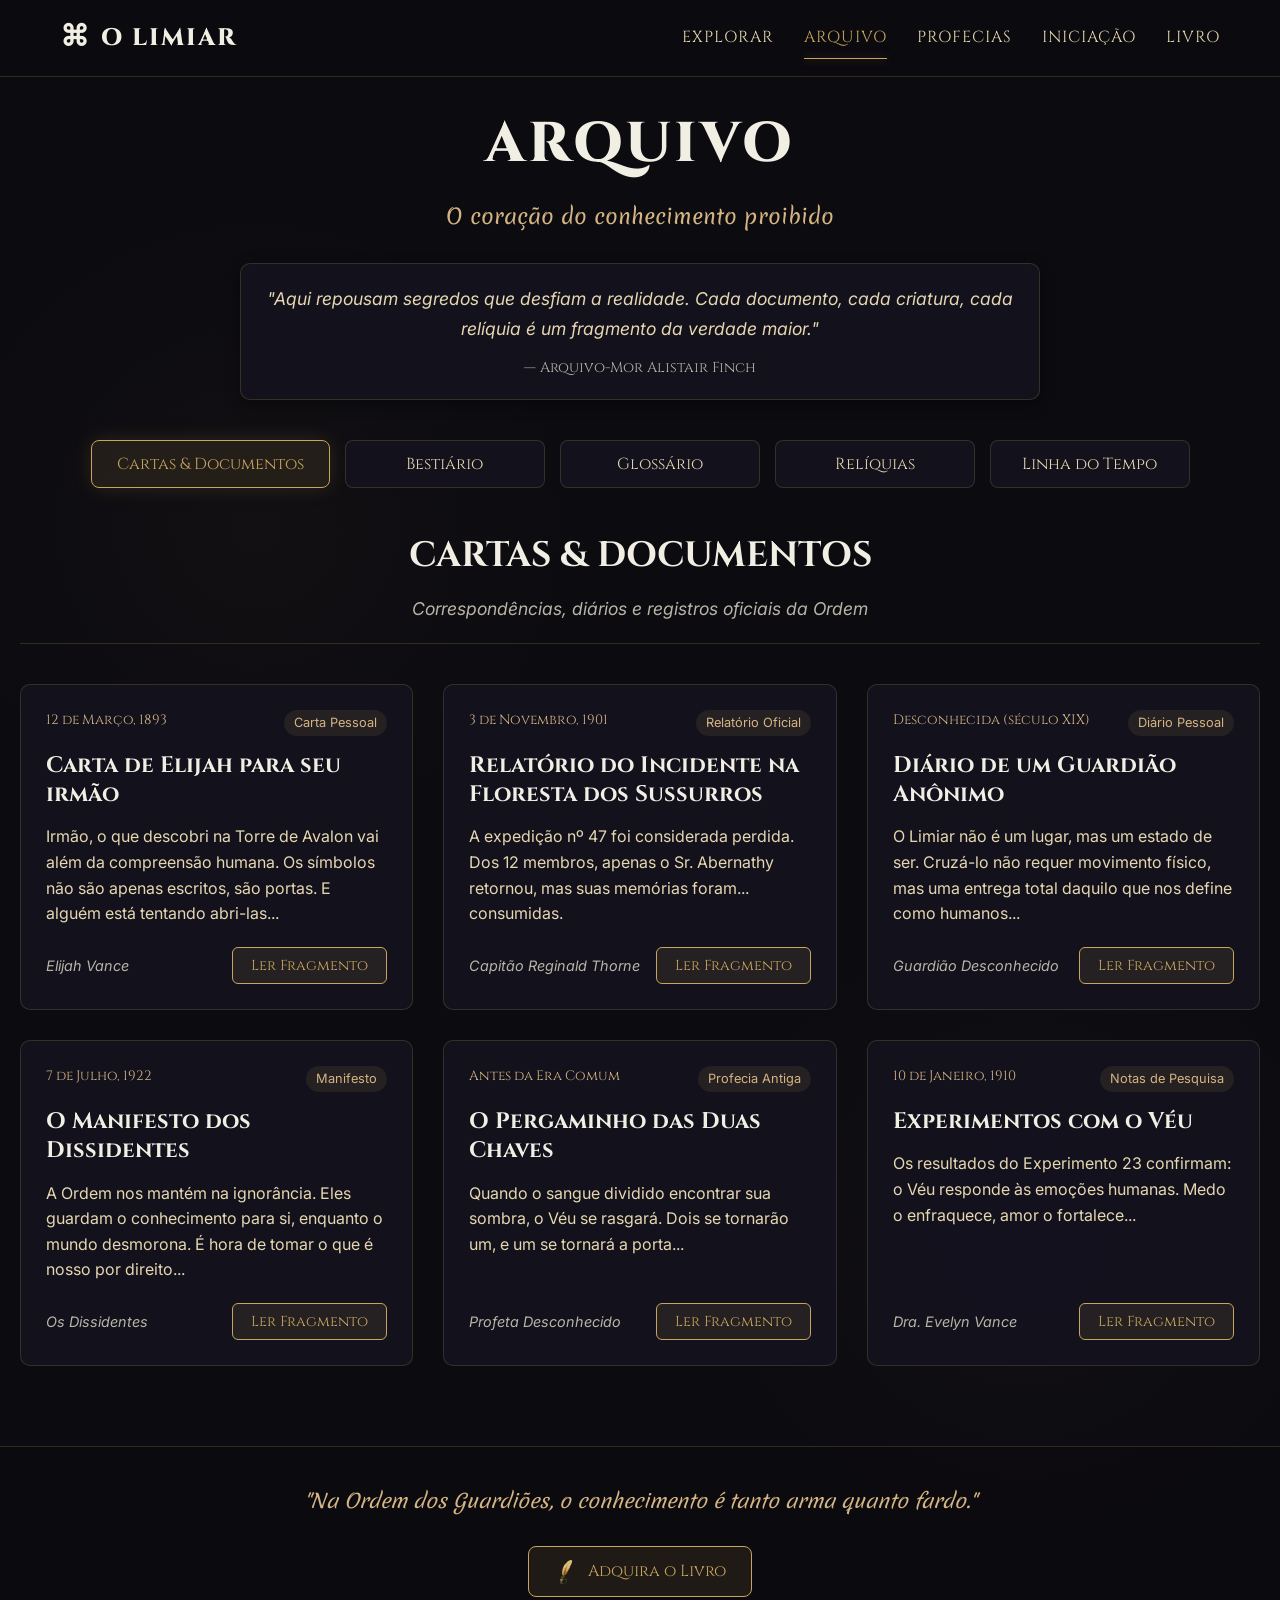
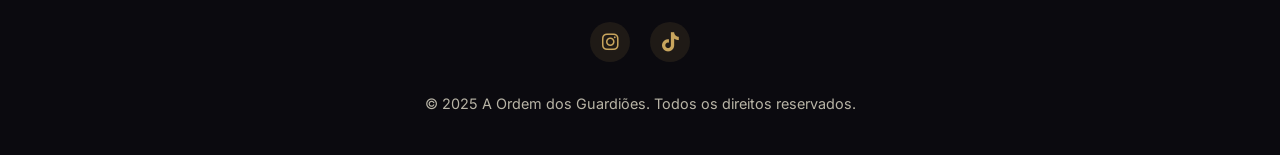
==== pages/arquivo/archive.html @ 2518156d "add: página de arquivos com textos de placeholder" ====
<!DOCTYPE html>
<html lang="pt-BR">

<head>
    <meta charset="UTF-8">
    <meta name="viewport" content="width=device-width, initial-scale=1.0">
    <title>O Limiar</title>
    <link rel="stylesheet" href="archive.css">
    <link rel="preconnect" href="https://fonts.googleapis.com">
    <link rel="preconnect" href="https://fonts.gstatic.com" crossorigin>
    <link
        href="https://fonts.googleapis.com/css2?family=Cinzel:wght@400;600;800&family=Merienda:wght@400;700&family=Inter:wght@300;400;500&family=Crimson+Text:wght@400;600;700&display=swap"
        rel="stylesheet">
    <link rel="stylesheet" href="https://cdnjs.cloudflare.com/ajax/libs/font-awesome/6.4.0/css/all.min.css">
</head>

<body>

    <nav class="global-nav">
        <div class="nav-container">
            <a href="../../index.html" class="nav-brand">
                <span class="brand-symbol">⌘</span>
                <span class="brand-text">O LIMIAR</span>
            </a>

            <button class="menu-toggle" id="menuToggle">
                <i class="fas fa-bars"></i>
            </button>

            <div class="nav-menu" id="navMenu">
                <a href="../explorar/explorar.html" class="nav-link">Explorar</a>
                <a href="archive.html" class="nav-link active">Arquivo</a>
                <a href="oracle.html" class="nav-link">Profecias</a>
                <a href="initiation.html" class="nav-link">Iniciação</a>
                <a href="book.html" class="nav-link">Livro</a>
            </div>
        </div>
    </nav>

    <main class="archive-container">
        <header class="archive-header">
            <div class="header-content">
                <h1 class="page-title">ARQUIVO</h1>
                <p class="page-subtitle">O coração do conhecimento proibido</p>
                <div class="header-quote">
                    <p>"Aqui repousam segredos que desfiam a realidade. Cada documento, cada criatura, cada relíquia é
                        um fragmento da verdade maior."</p>
                    <span class="quote-author">— Arquivo-Mor Alistair Finch</span>
                </div>
            </div>

            <nav class="archive-nav" id="archiveNavigation">
            </nav>
        </header>

        <div class="archive-content">
            <div id="archiveSections"></div>
        </div>
    </main>

    <div class="modal-overlay" id="modalOverlay">
        <div class="modal-container">
            <button class="modal-close" id="modalClose">
                <i class="fas fa-times"></i>
            </button>
            <div class="modal-content" id="modalContent">
            </div>
        </div>
    </div>

    <footer class="global-footer">
        <div class="footer-content">
            <div class="footer-quote">
                <p id="footerQuote">"Na Ordem dos Guardiões, o conhecimento é tanto arma quanto fardo."</p>
            </div>

            <div class="footer-actions">
                <a href="https://exemplo.com/comprar" class="footer-cta" target="_blank" rel="noopener">
                    <img src="/assets/icons/cta-arrow.png" alt="Ink" id="ink-icon">
                    <span>Adquira o Livro</span>
                </a>

                <div class="footer-social">
                    <a href="https://instagram.com" class="social-link" target="_blank" rel="noopener">
                        <i class="fab fa-instagram"></i>
                    </a>
                    <a href="https://tiktok.com" class="social-link" target="_blank" rel="noopener">
                        <i class="fab fa-tiktok"></i>
                    </a>
                </div>
            </div>

            <div class="footer-copyright">
                <p>© 2025 A Ordem dos Guardiões. Todos os direitos reservados.</p>
            </div>
        </div>
    </footer>

    <script src="archive-data.js"></script>
    <script src="archive.js"></script>
</body>

</html>
---- pages/arquivo/archive.css ----
* {
    margin: 0;
    padding: 0;
    box-sizing: border-box;
}

:root {
    --card-bg: rgba(20, 18, 30, 0.95);
    --card-border: rgba(200, 165, 93, 0.2);
    --card-hover: rgba(200, 165, 93, 0.1);
    --text-title: #F1EEE4;
    --text-body: #E6D7B1;
    --text-muted: #B8B4A6;
    --gold-primary: #C8A55D;
    --gold-secondary: #D4B483;
    --shadow-glow: 0 0 20px rgba(200, 165, 93, 0.15);
    --shadow-soft: 0 4px 15px rgba(0, 0, 0, 0.4);
    --transition-quick: 0.3s ease;
    --transition-slow: 0.6s ease;
    --bg-primary: #0c0b10;
    --bg-secondary: #14121e;
}

body {
    font-family: 'Inter', sans-serif;
    background-color: var(--bg-primary);
    color: var(--text-body);
    line-height: 1.6;
    min-height: 100vh;
    background-image:
        radial-gradient(circle at 20% 30%, rgba(200, 165, 93, 0.03) 0%, transparent 20%),
        radial-gradient(circle at 80% 70%, rgba(212, 180, 131, 0.03) 0%, transparent 20%);
    overflow-x: hidden;
}

/* Navegação global */
.global-nav {
    position: fixed;
    top: 0;
    width: 100%;
    z-index: 100;
    padding: 15px 0;
    background: rgba(12, 11, 16, 0.85);
    backdrop-filter: blur(10px);
    border-bottom: 1px solid var(--card-border);
}

.nav-container {
    max-width: 1200px;
    margin: 0 auto;
    padding: 0 20px;
    display: flex;
    justify-content: space-between;
    align-items: center;
}

.nav-brand {
    display: flex;
    align-items: center;
    text-decoration: none;
    color: var(--text-title);
    font-family: 'Cinzel', serif;
    font-weight: 800;
    font-size: 1.5rem;
    letter-spacing: 2px;
    transition: var(--transition-quick);
}

.nav-brand:hover {
    color: var(--gold-primary);
}

.brand-symbol {
    margin-right: 10px;
    font-size: 1.8rem;
}

/* Menu hamburger para mobile */
.menu-toggle {
    display: none;
    background: none;
    border: none;
    color: var(--gold-primary);
    font-size: 1.5rem;
    cursor: pointer;
    width: 40px;
    height: 40px;
    border-radius: 50%;
    align-items: center;
    justify-content: center;
    transition: var(--transition-quick);
}

.menu-toggle:hover {
    background: rgba(200, 165, 93, 0.1);
}

.nav-menu {
    display: flex;
    gap: 30px;
    align-items: center;
}

.nav-link {
    font-family: 'Cinzel', serif;
    font-size: 1rem;
    color: var(--text-body);
    text-decoration: none;
    padding: 8px 0;
    position: relative;
    transition: var(--transition-quick);
    text-transform: uppercase;
    letter-spacing: 1px;
}

.nav-link:hover {
    color: var(--gold-primary);
}

.nav-link.active {
    color: var(--gold-primary);
}

.nav-link.active::after {
    content: '';
    position: absolute;
    bottom: 0;
    left: 0;
    width: 100%;
    height: 1px;
    background: var(--gold-primary);
    box-shadow: 0 0 10px rgba(200, 165, 93, 0.5);
}

/* Responsividade da navegação */
@media (max-width: 992px) {
    .menu-toggle {
        display: flex;
    }

    .nav-menu {
        position: fixed;
        top: 70px;
        left: 0;
        right: 0;
        background: rgba(12, 11, 16, 0.98);
        backdrop-filter: blur(10px);
        flex-direction: column;
        padding: 20px;
        gap: 15px;
        border-bottom: 1px solid var(--card-border);
        display: none;
        z-index: 1000;
    }

    .nav-menu.active {
        display: flex;
        animation: fadeIn 0.3s ease;
    }

    .nav-link {
        width: 100%;
        text-align: center;
        padding: 12px;
        border-radius: 6px;
    }

    .nav-link:hover {
        background: rgba(200, 165, 93, 0.05);
    }
}

/* Container principal */
.archive-container {
    max-width: 1400px;
    margin: 100px auto 50px;
    padding: 0 20px;
}

/* Cabeçalho */
.archive-header {
    text-align: center;
    margin-bottom: 40px;
}

.header-content {
    margin-bottom: 40px;
}

.page-title {
    font-family: 'Cinzel', serif;
    font-size: 3.5rem;
    font-weight: 800;
    color: var(--text-title);
    margin-bottom: 10px;
    letter-spacing: 3px;
    text-transform: uppercase;
}

.page-subtitle {
    font-family: 'Merienda', cursive;
    font-size: 1.3rem;
    color: var(--gold-secondary);
    margin-bottom: 25px;
}

.header-quote {
    max-width: 800px;
    margin: 30px auto 0;
    padding: 20px;
    background: var(--card-bg);
    border: 1px solid var(--card-border);
    border-radius: 10px;
    box-shadow: var(--shadow-soft);
}

.header-quote p {
    font-size: 1.1rem;
    line-height: 1.7;
    font-style: italic;
    margin-bottom: 10px;
    color: var(--text-body);
}

.quote-author {
    color: var(--text-muted);
    font-size: 0.9rem;
    font-family: 'Cinzel', serif;
}

/* Navegação do arquivo */
.archive-nav {
    display: flex;
    justify-content: center;
    flex-wrap: wrap;
    gap: 15px;
    margin-top: 30px;
    padding: 0 20px;
}

.archive-nav-btn {
    padding: 12px 25px;
    background: var(--card-bg);
    border: 1px solid var(--card-border);
    border-radius: 8px;
    color: var(--text-body);
    font-family: 'Cinzel', serif;
    font-size: 1rem;
    cursor: pointer;
    transition: var(--transition-quick);
    min-width: 200px;
    text-align: center;
}

.archive-nav-btn:hover {
    background: var(--card-hover);
    border-color: rgba(200, 165, 93, 0.4);
    transform: translateY(-2px);
}

.archive-nav-btn.active {
    background: rgba(200, 165, 93, 0.1);
    border-color: var(--gold-primary);
    color: var(--gold-primary);
    box-shadow: var(--shadow-glow);
}

/* Conteúdo das seções */
.archive-content {
    position: relative;
    min-height: 600px;
}

.archive-section {
    display: none;
    animation: fadeIn 0.8s ease;
}

.archive-section.active {
    display: block;
}

@keyframes fadeIn {
    from {
        opacity: 0;
        transform: translateY(10px);
    }

    to {
        opacity: 1;
        transform: translateY(0);
    }
}

/* Cabeçalho da seção */
.section-header {
    text-align: center;
    margin-bottom: 40px;
    padding-bottom: 20px;
    border-bottom: 1px solid var(--card-border);
}

.section-header h2 {
    font-family: 'Cinzel', serif;
    font-size: 2.2rem;
    color: var(--text-title);
    margin-bottom: 10px;
}

.section-subtitle {
    color: var(--text-muted);
    font-size: 1.1rem;
    font-style: italic;
}

/* Grid de documentos */
.documents-grid {
    display: grid;
    grid-template-columns: repeat(auto-fill, minmax(350px, 1fr));
    gap: 30px;
    margin-bottom: 50px;
}

.document-card {
    background: var(--card-bg);
    border: 1px solid var(--card-border);
    border-radius: 10px;
    padding: 25px;
    transition: var(--transition-quick);
    display: flex;
    flex-direction: column;
    height: 100%;
}

.document-card:hover {
    border-color: var(--gold-primary);
    box-shadow: var(--shadow-glow);
    transform: translateY(-5px);
}

.document-header {
    display: flex;
    justify-content: space-between;
    margin-bottom: 15px;
    font-size: 0.85rem;
}

.document-date {
    color: var(--gold-secondary);
    font-family: 'Cinzel', serif;
}

.document-type {
    background: rgba(200, 165, 93, 0.1);
    color: var(--gold-secondary);
    padding: 3px 10px;
    border-radius: 20px;
    font-size: 0.8rem;
}

.document-title {
    font-family: 'Cinzel', serif;
    font-size: 1.4rem;
    color: var(--text-title);
    margin-bottom: 15px;
    line-height: 1.3;
}

.document-excerpt {
    color: var(--text-body);
    margin-bottom: 20px;
    flex-grow: 1;
    line-height: 1.6;
}

.document-footer {
    display: flex;
    justify-content: space-between;
    align-items: center;
    margin-top: auto;
}

.document-author {
    color: var(--text-muted);
    font-size: 0.9rem;
    font-style: italic;
}

.document-view-btn {
    background: rgba(200, 165, 93, 0.1);
    border: 1px solid var(--gold-primary);
    color: var(--gold-primary);
    padding: 8px 18px;
    border-radius: 6px;
    font-family: 'Cinzel', serif;
    font-size: 0.9rem;
    cursor: pointer;
    transition: var(--transition-quick);
}

.document-view-btn:hover {
    background: rgba(200, 165, 93, 0.2);
    transform: scale(1.05);
}

/* Container do bestiário */
.bestiary-container {
    display: flex;
    flex-direction: column;
    gap: 40px;
}

.creature-category {
    margin-bottom: 30px;
}

.category-title {
    font-family: 'Cinzel', serif;
    font-size: 1.8rem;
    color: var(--gold-primary);
    margin-bottom: 10px;
    border-bottom: 1px solid var(--card-border);
    padding-bottom: 10px;
}

.category-desc {
    color: var(--text-muted);
    margin-bottom: 20px;
    font-style: italic;
}

.creature-card {
    display: grid;
    grid-template-columns: 150px 1fr;
    gap: 25px;
    background: var(--card-bg);
    border: 1px solid var(--card-border);
    border-radius: 10px;
    padding: 25px;
    margin-bottom: 20px;
    transition: var(--transition-quick);
}

.creature-card:hover {
    border-color: var(--gold-primary);
    box-shadow: var(--shadow-glow);
}

.creature-image {
    width: 150px;
    height: 150px;
    border-radius: 8px;
    display: flex;
    align-items: center;
    justify-content: center;
    border: 1px solid var(--card-border);
    background: linear-gradient(135deg, #1a1a2e 0%, #16213e 100%);
    overflow: hidden;
}

/* Imagem para símbolos de criaturas */
.creature-symbol {
    width: 100%;
    height: 100%;
    object-fit: contain;
    padding: 20px;
}

.creature-info h4 {
    font-family: 'Cinzel', serif;
    font-size: 1.6rem;
    color: var(--text-title);
    margin-bottom: 15px;
}

.creature-description {
    color: var(--text-body);
    margin-bottom: 20px;
    line-height: 1.6;
}

.creature-details {
    display: grid;
    grid-template-columns: repeat(auto-fit, minmax(200px, 1fr));
    gap: 15px;
    background: rgba(20, 18, 30, 0.7);
    border: 1px solid rgba(200, 165, 93, 0.1);
    border-radius: 8px;
    padding: 15px;
}

.detail {
    display: flex;
    justify-content: space-between;
    align-items: center;
}

.detail-label {
    color: var(--text-muted);
    font-size: 0.9rem;
}

.detail-value {
    color: var(--gold-secondary);
    font-weight: 500;
    font-family: 'Cinzel', serif;
    font-size: 0.95rem;
}

.danger-level {
    display: flex;
    gap: 5px;
}

.danger-dot {
    width: 10px;
    height: 10px;
    border-radius: 50%;
    background: rgba(255, 255, 255, 0.1);
}

.danger-dot.active {
    background: var(--gold-primary);
}

/* Glossário */
.glossary-container {
    display: grid;
    grid-template-columns: repeat(auto-fill, minmax(300px, 1fr));
    gap: 25px;
}

.glossary-term {
    background: var(--card-bg);
    border: 1px solid var(--card-border);
    border-radius: 10px;
    padding: 25px;
    transition: var(--transition-quick);
}

.glossary-term:hover {
    border-color: var(--gold-primary);
    box-shadow: var(--shadow-glow);
    transform: translateY(-3px);
}

.term-header {
    display: flex;
    align-items: center;
    gap: 15px;
    margin-bottom: 15px;
}

/* Imagem para símbolos do glossário */
.term-symbol {
    width: 50px;
    height: 50px;
    min-width: 50px;
    min-height: 50px;
    background: rgba(200, 165, 93, 0.1);
    border-radius: 50%;
    display: flex;
    align-items: center;
    justify-content: center;
    overflow: hidden;
}

.term-symbol-img {
    width: 60%;
    height: 60%;
    object-fit: contain;
}

.term-name {
    font-family: 'Cinzel', serif;
    font-size: 1.4rem;
    color: var(--text-title);
}

.term-origin {
    color: var(--gold-secondary);
    font-size: 0.9rem;
    font-style: italic;
    margin-bottom: 15px;
}

.term-definition {
    color: var(--text-body);
    line-height: 1.6;
    margin-bottom: 15px;
}

.term-usage {
    background: rgba(20, 18, 30, 0.7);
    border-left: 3px solid var(--gold-primary);
    padding: 12px 15px;
    font-style: italic;
    color: var(--text-muted);
    margin-top: 15px;
    font-size: 0.9rem;
}

/* Relíquias */
.relics-grid {
    display: grid;
    grid-template-columns: repeat(auto-fill, minmax(350px, 1fr));
    gap: 30px;
}

.relic-card {
    background: var(--card-bg);
    border: 1px solid var(--card-border);
    border-radius: 10px;
    overflow: hidden;
    transition: var(--transition-quick);
}

.relic-card:hover {
    border-color: var(--gold-primary);
    box-shadow: var(--shadow-glow);
    transform: translateY(-5px);
}

.relic-image {
    height: 200px;
    background: linear-gradient(135deg, #1a1a2e 0%, #16213e 100%);
    display: flex;
    align-items: center;
    justify-content: center;
    border-bottom: 1px solid var(--card-border);
}

.relic-icon {
    font-size: 5rem;
    color: var(--gold-primary);
    opacity: 0.8;
}

.relic-info {
    padding: 25px;
}

.relic-name {
    font-family: 'Cinzel', serif;
    font-size: 1.6rem;
    color: var(--text-title);
    margin-bottom: 10px;
}

.relic-status {
    display: inline-block;
    background: rgba(200, 165, 93, 0.1);
    color: var(--gold-secondary);
    padding: 4px 12px;
    border-radius: 20px;
    font-size: 0.85rem;
    margin-bottom: 15px;
}

.relic-description {
    color: var(--text-body);
    margin-bottom: 20px;
    line-height: 1.6;
}

.relic-powers {
    margin-top: 20px;
}

.power-item {
    display: flex;
    align-items: center;
    gap: 10px;
    margin-bottom: 10px;
    color: var(--text-body);
}

.power-item i {
    color: var(--gold-primary);
    font-size: 0.9rem;
}

/* Linha do tempo */
.timeline-container {
    position: relative;
    max-width: 1000px;
    margin: 0 auto;
}

.timeline {
    position: relative;
    padding-left: 50px;
}

.timeline::before {
    content: '';
    position: absolute;
    left: 20px;
    top: 0;
    bottom: 0;
    width: 2px;
    background: linear-gradient(to bottom, var(--gold-primary), transparent);
}

.timeline-event {
    position: relative;
    margin-bottom: 40px;
    background: var(--card-bg);
    border: 1px solid var(--card-border);
    border-radius: 10px;
    padding: 25px;
    padding-left: 50px;
    transition: var(--transition-quick);
}

.timeline-event:hover {
    border-color: var(--gold-primary);
    box-shadow: var(--shadow-glow);
}

.timeline-event::before {
    content: '';
    position: absolute;
    left: -30px;
    top: 30px;
    width: 12px;
    height: 12px;
    border-radius: 50%;
    background: var(--gold-primary);
    border: 3px solid var(--bg-primary);
}

.event-date {
    font-family: 'Cinzel', serif;
    font-size: 1.1rem;
    color: var(--gold-primary);
    margin-bottom: 10px;
}

.event-title {
    font-family: 'Cinzel', serif;
    font-size: 1.4rem;
    color: var(--text-title);
    margin-bottom: 15px;
}

.event-description {
    color: var(--text-body);
    line-height: 1.6;
    margin-bottom: 15px;
}

.event-tags {
    display: flex;
    flex-wrap: wrap;
    gap: 10px;
}

.event-tag {
    background: rgba(200, 165, 93, 0.1);
    color: var(--gold-secondary);
    padding: 4px 12px;
    border-radius: 20px;
    font-size: 0.85rem;
}

/* Modal */
.modal-overlay {
    position: fixed;
    top: 0;
    left: 0;
    right: 0;
    bottom: 0;
    background: rgba(12, 11, 16, 0.9);
    backdrop-filter: blur(5px);
    display: none;
    align-items: center;
    justify-content: center;
    z-index: 1000;
    padding: 20px;
}

.modal-overlay.active {
    display: flex;
    animation: fadeIn 0.3s ease;
}

.modal-container {
    background: var(--card-bg);
    border: 1px solid var(--gold-primary);
    border-radius: 10px;
    max-width: 800px;
    width: 100%;
    max-height: 90vh;
    overflow-y: auto;
    position: relative;
    box-shadow: var(--shadow-glow);
}

.modal-close {
    position: absolute;
    top: 15px;
    right: 15px;
    background: rgba(20, 18, 30, 0.8);
    border: 1px solid var(--card-border);
    color: var(--gold-primary);
    width: 40px;
    height: 40px;
    border-radius: 50%;
    display: flex;
    align-items: center;
    justify-content: center;
    cursor: pointer;
    font-size: 1.2rem;
    transition: var(--transition-quick);
    z-index: 10;
}

.modal-close:hover {
    background: rgba(200, 165, 93, 0.1);
    transform: rotate(90deg);
}

.modal-content {
    padding: 40px;
}

.modal-header {
    margin-bottom: 30px;
    padding-bottom: 20px;
    border-bottom: 1px solid var(--card-border);
}

.modal-title {
    font-family: 'Cinzel', serif;
    font-size: 2rem;
    color: var(--text-title);
    margin-bottom: 10px;
}

.modal-subtitle {
    color: var(--gold-secondary);
    font-size: 1.1rem;
    display: flex;
    gap: 20px;
}

.modal-body {
    font-family: 'Crimson Text', serif;
    font-size: 1.1rem;
    line-height: 1.8;
    color: var(--text-body);
}

.modal-body p {
    margin-bottom: 20px;
}

.modal-signature {
    margin-top: 30px;
    padding-top: 20px;
    border-top: 1px solid var(--card-border);
    font-style: italic;
    color: var(--text-muted);
    text-align: right;
}

.global-footer {
    margin-top: 80px;
    padding: 40px 20px;
    text-align: center;
    background: rgba(12, 11, 16, 0.8);
    border-top: 1px solid var(--card-border);
}

.footer-content {
    max-width: 800px;
    margin: 0 auto;
}

.footer-quote p {
    font-family: 'Merienda', cursive;
    font-size: 1.2rem;
    color: var(--gold-secondary);
    margin-bottom: 30px;
    font-style: italic;
    line-height: 1.5;
}

.footer-actions {
    display: flex;
    flex-direction: column;
    align-items: center;
    gap: 25px;
    margin-bottom: 30px;
}

.footer-cta {
    display: inline-flex;
    align-items: center;
    gap: 10px;
    background: rgba(200, 165, 93, 0.1);
    border: 1px solid var(--gold-primary);
    color: var(--gold-primary);
    padding: 12px 25px;
    border-radius: 8px;
    font-family: 'Cinzel', serif;
    font-size: 1rem;
    text-decoration: none;
    transition: var(--transition-quick);
}

#ink-icon {
    width: 24px;
    height: 24px;
}

.footer-cta:hover {
    background: rgba(200, 165, 93, 0.2);
    transform: translateY(-2px);
    box-shadow: var(--shadow-glow);
}

.footer-social {
    display: flex;
    gap: 20px;
}

.social-link {
    display: inline-flex;
    align-items: center;
    justify-content: center;
    width: 40px;
    height: 40px;
    border-radius: 50%;
    background: rgba(200, 165, 93, 0.1);
    color: var(--gold-primary);
    font-size: 1.2rem;
    transition: var(--transition-quick);
    text-decoration: none;
}

.social-link:hover {
    background: rgba(200, 165, 93, 0.2);
    transform: translateY(-2px);
}

.footer-copyright p {
    color: var(--text-muted);
    font-size: 0.9rem;
    margin-top: 20px;
}

/* Responsividade */
@media (max-width: 992px) {
    .page-title {
        font-size: 2.8rem;
    }

    .documents-grid,
    .relics-grid {
        grid-template-columns: repeat(auto-fill, minmax(300px, 1fr));
    }

    .creature-card {
        grid-template-columns: 1fr;
    }

    .creature-image {
        width: 100%;
        height: 200px;
    }

    .timeline {
        padding-left: 30px;
    }

    .timeline-event {
        padding-left: 40px;
    }
}

@media (max-width: 768px) {
    .page-title {
        font-size: 2.2rem;
    }

    .section-header h2 {
        font-size: 1.8rem;
    }

    .archive-nav {
        flex-direction: column;
        align-items: center;
    }

    .archive-nav-btn {
        width: 100%;
        max-width: 300px;
    }

    .documents-grid,
    .glossary-container,
    .relics-grid {
        grid-template-columns: 1fr;
    }
}
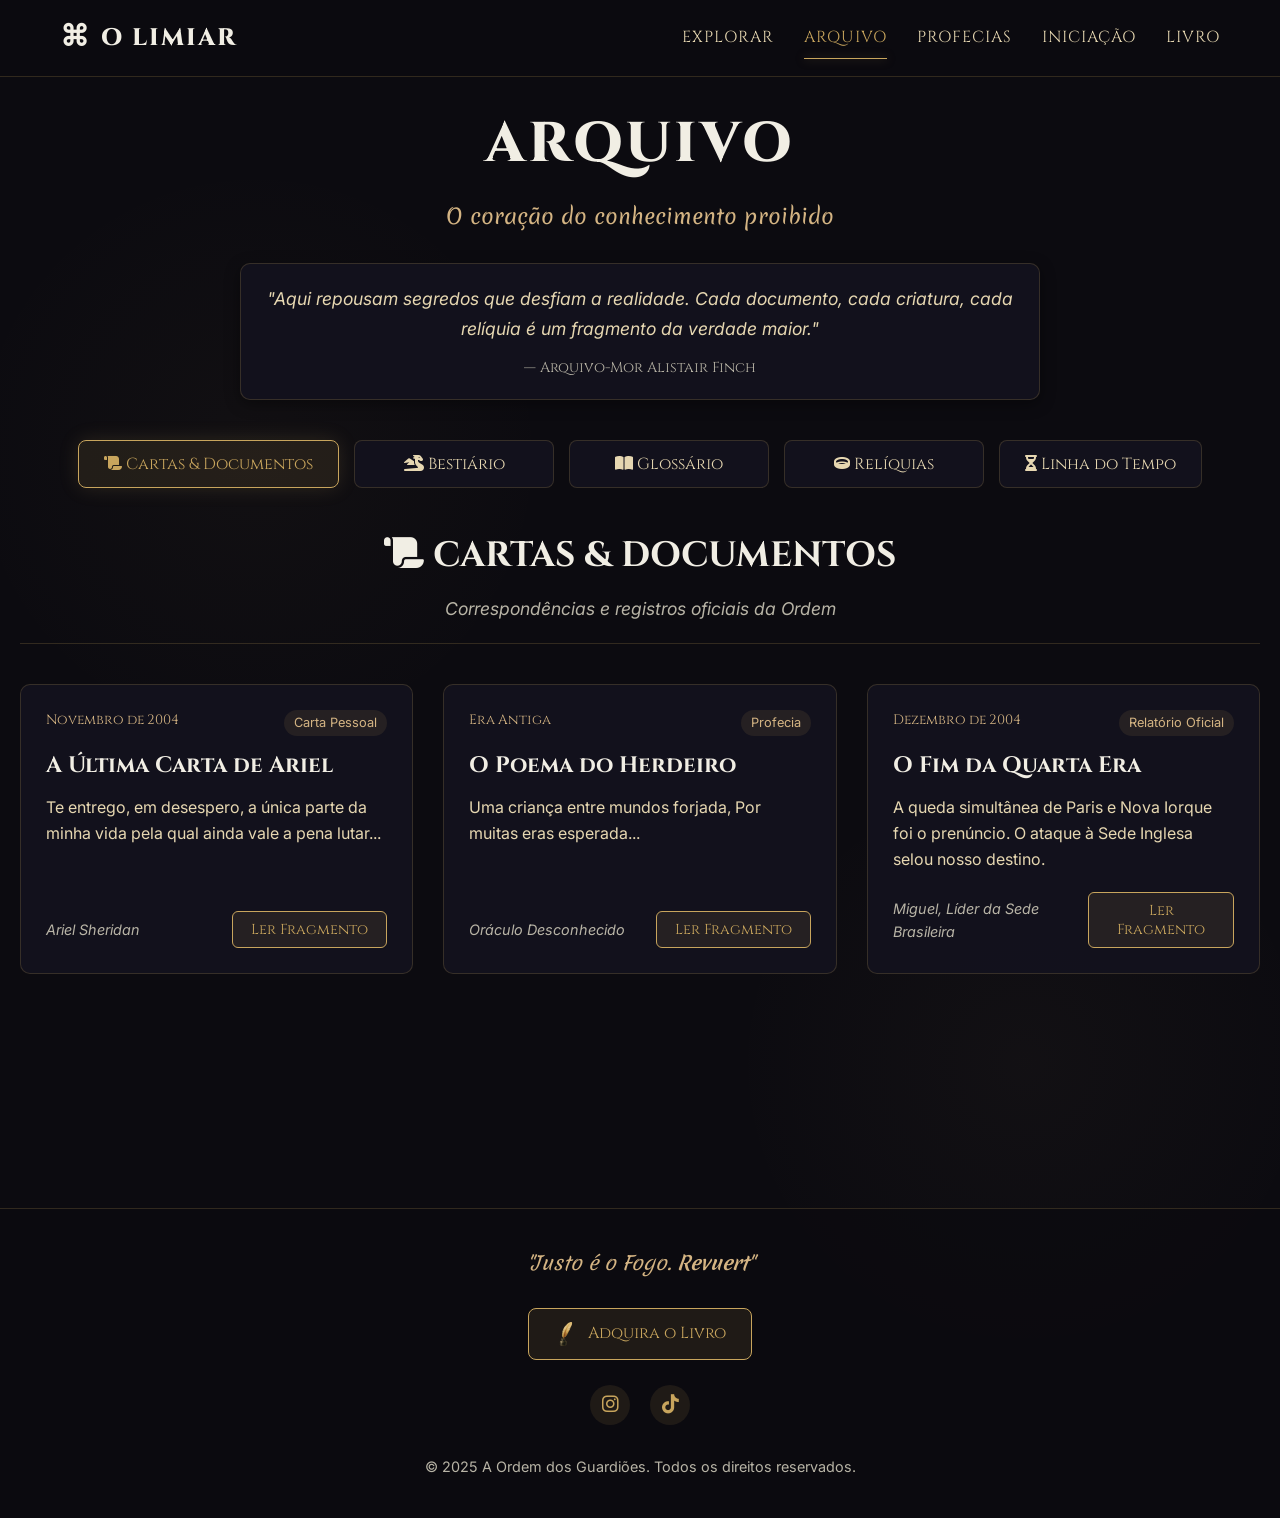
==== commit 67df7879: "feat: add major functionalities" ====
--- a/pages/arquivo/archive.html
+++ b/pages/arquivo/archive.html
@@ -1,103 +1,122 @@
-<!DOCTYPE html>
+<!doctype html>
 <html lang="pt-BR">
+  <head>
+    <meta charset="UTF-8" />
+    <meta name="viewport" content="width=device-width, initial-scale=1.0" />
+    <title>O Limiar</title>
+    <link rel="stylesheet" href="archive.css" />
+    <link rel="preconnect" href="https://fonts.googleapis.com" />
+    <link rel="preconnect" href="https://fonts.gstatic.com" crossorigin />
+    <link rel="icon" href="/assets/icons/prophecy.png" />
+    <link
+      href="https://fonts.googleapis.com/css2?family=Cinzel:wght@400;600;800&family=Merienda:wght@400;700&family=Inter:wght@300;400;500&family=Crimson+Text:wght@400;600;700&display=swap"
+      rel="stylesheet"
+    />
+    <link
+      rel="stylesheet"
+      href="https://cdnjs.cloudflare.com/ajax/libs/font-awesome/6.4.0/css/all.min.css"
+    />
+  </head>
 
-<head>
-    <meta charset="UTF-8">
-    <meta name="viewport" content="width=device-width, initial-scale=1.0">
-    <title>O Limiar</title>
-    <link rel="stylesheet" href="archive.css">
-    <link rel="preconnect" href="https://fonts.googleapis.com">
-    <link rel="preconnect" href="https://fonts.gstatic.com" crossorigin>
-    <link
-        href="https://fonts.googleapis.com/css2?family=Cinzel:wght@400;600;800&family=Merienda:wght@400;700&family=Inter:wght@300;400;500&family=Crimson+Text:wght@400;600;700&display=swap"
-        rel="stylesheet">
-    <link rel="stylesheet" href="https://cdnjs.cloudflare.com/ajax/libs/font-awesome/6.4.0/css/all.min.css">
-</head>
+  <body>
+    <nav class="global-nav">
+      <div class="nav-container">
+        <a href="/index.html" class="nav-brand">
+          <span class="brand-symbol">⌘</span>
+          <span class="brand-text">O LIMIAR</span>
+        </a>
 
-<body>
+        <button class="menu-toggle" id="menuToggle">
+          <i class="fas fa-bars"></i>
+        </button>
 
-    <nav class="global-nav">
-        <div class="nav-container">
-            <a href="../../index.html" class="nav-brand">
-                <span class="brand-symbol">⌘</span>
-                <span class="brand-text">O LIMIAR</span>
-            </a>
-
-            <button class="menu-toggle" id="menuToggle">
-                <i class="fas fa-bars"></i>
-            </button>
-
-            <div class="nav-menu" id="navMenu">
-                <a href="../explorar/explorar.html" class="nav-link">Explorar</a>
-                <a href="archive.html" class="nav-link active">Arquivo</a>
-                <a href="oracle.html" class="nav-link">Profecias</a>
-                <a href="initiation.html" class="nav-link">Iniciação</a>
-                <a href="book.html" class="nav-link">Livro</a>
-            </div>
+        <div class="nav-menu" id="navMenu">
+          <a href="/pages/explorar/explorar.html" class="nav-link">Explorar</a>
+          <a href="archive.html" class="nav-link active">Arquivo</a>
+          <a href="/pages/prophecies/oracle.html" class="nav-link">Profecias</a>
+          <a href="/pages/initiation/initiation.html" class="nav-link"
+            >Iniciação</a
+          >
+          <a href="/pages/book/book.html" class="nav-link">Livro</a>
         </div>
+      </div>
     </nav>
 
     <main class="archive-container">
-        <header class="archive-header">
-            <div class="header-content">
-                <h1 class="page-title">ARQUIVO</h1>
-                <p class="page-subtitle">O coração do conhecimento proibido</p>
-                <div class="header-quote">
-                    <p>"Aqui repousam segredos que desfiam a realidade. Cada documento, cada criatura, cada relíquia é
-                        um fragmento da verdade maior."</p>
-                    <span class="quote-author">— Arquivo-Mor Alistair Finch</span>
-                </div>
-            </div>
+      <header class="archive-header">
+        <div class="header-content">
+          <h1 class="page-title">ARQUIVO</h1>
+          <p class="page-subtitle">O coração do conhecimento proibido</p>
+          <div class="header-quote">
+            <p>
+              "Aqui repousam segredos que desfiam a realidade. Cada documento,
+              cada criatura, cada relíquia é um fragmento da verdade maior."
+            </p>
+            <span class="quote-author">— Arquivo-Mor Alistair Finch</span>
+          </div>
+        </div>
 
-            <nav class="archive-nav" id="archiveNavigation">
-            </nav>
-        </header>
+        <nav class="archive-nav" id="archiveNavigation"></nav>
+      </header>
 
-        <div class="archive-content">
-            <div id="archiveSections"></div>
-        </div>
+      <div class="archive-content">
+        <div id="archiveSections"></div>
+      </div>
     </main>
 
     <div class="modal-overlay" id="modalOverlay">
-        <div class="modal-container">
-            <button class="modal-close" id="modalClose">
-                <i class="fas fa-times"></i>
-            </button>
-            <div class="modal-content" id="modalContent">
-            </div>
-        </div>
+      <div class="modal-container">
+        <button class="modal-close" id="modalClose">
+          <i class="fas fa-times"></i>
+        </button>
+        <div class="modal-content" id="modalContent"></div>
+      </div>
     </div>
 
     <footer class="global-footer">
-        <div class="footer-content">
-            <div class="footer-quote">
-                <p id="footerQuote">"Na Ordem dos Guardiões, o conhecimento é tanto arma quanto fardo."</p>
-            </div>
+      <div class="footer-content">
+        <div class="footer-quote">
+          <p id="footerQuote">"Justo é o Fogo. <b>Revuert</b>"</p>
+        </div>
 
-            <div class="footer-actions">
-                <a href="https://exemplo.com/comprar" class="footer-cta" target="_blank" rel="noopener">
-                    <img src="/assets/icons/cta-arrow.png" alt="Ink" id="ink-icon">
-                    <span>Adquira o Livro</span>
-                </a>
+        <div class="footer-actions">
+          <a
+            href="https://flyve.com.br/840/a-profecia-do-herdeiro"
+            class="footer-cta"
+            target="_blank"
+            rel="noopener"
+          >
+            <img src="/assets/icons/cta-arrow.png" alt="Ink" id="ink-icon" />
+            <span>Adquira o Livro</span>
+          </a>
 
-                <div class="footer-social">
-                    <a href="https://instagram.com" class="social-link" target="_blank" rel="noopener">
-                        <i class="fab fa-instagram"></i>
-                    </a>
-                    <a href="https://tiktok.com" class="social-link" target="_blank" rel="noopener">
-                        <i class="fab fa-tiktok"></i>
-                    </a>
-                </div>
-            </div>
+          <div class="footer-social">
+            <a
+              href="https://instagram.com/leonanfreitas1"
+              class="social-link"
+              target="_blank"
+              rel="noopener"
+            >
+              <i class="fab fa-instagram"></i>
+            </a>
+            <a
+              href="https://www.tiktok.com/@leonanfreitas54"
+              class="social-link"
+              target="_blank"
+              rel="noopener"
+            >
+              <i class="fab fa-tiktok"></i>
+            </a>
+          </div>
+        </div>
 
-            <div class="footer-copyright">
-                <p>© 2025 A Ordem dos Guardiões. Todos os direitos reservados.</p>
-            </div>
+        <div class="footer-copyright">
+          <p>© 2025 A Ordem dos Guardiões. Todos os direitos reservados.</p>
         </div>
+      </div>
     </footer>
 
     <script src="archive-data.js"></script>
     <script src="archive.js"></script>
-</body>
-
-</html>+  </body>
+</html>
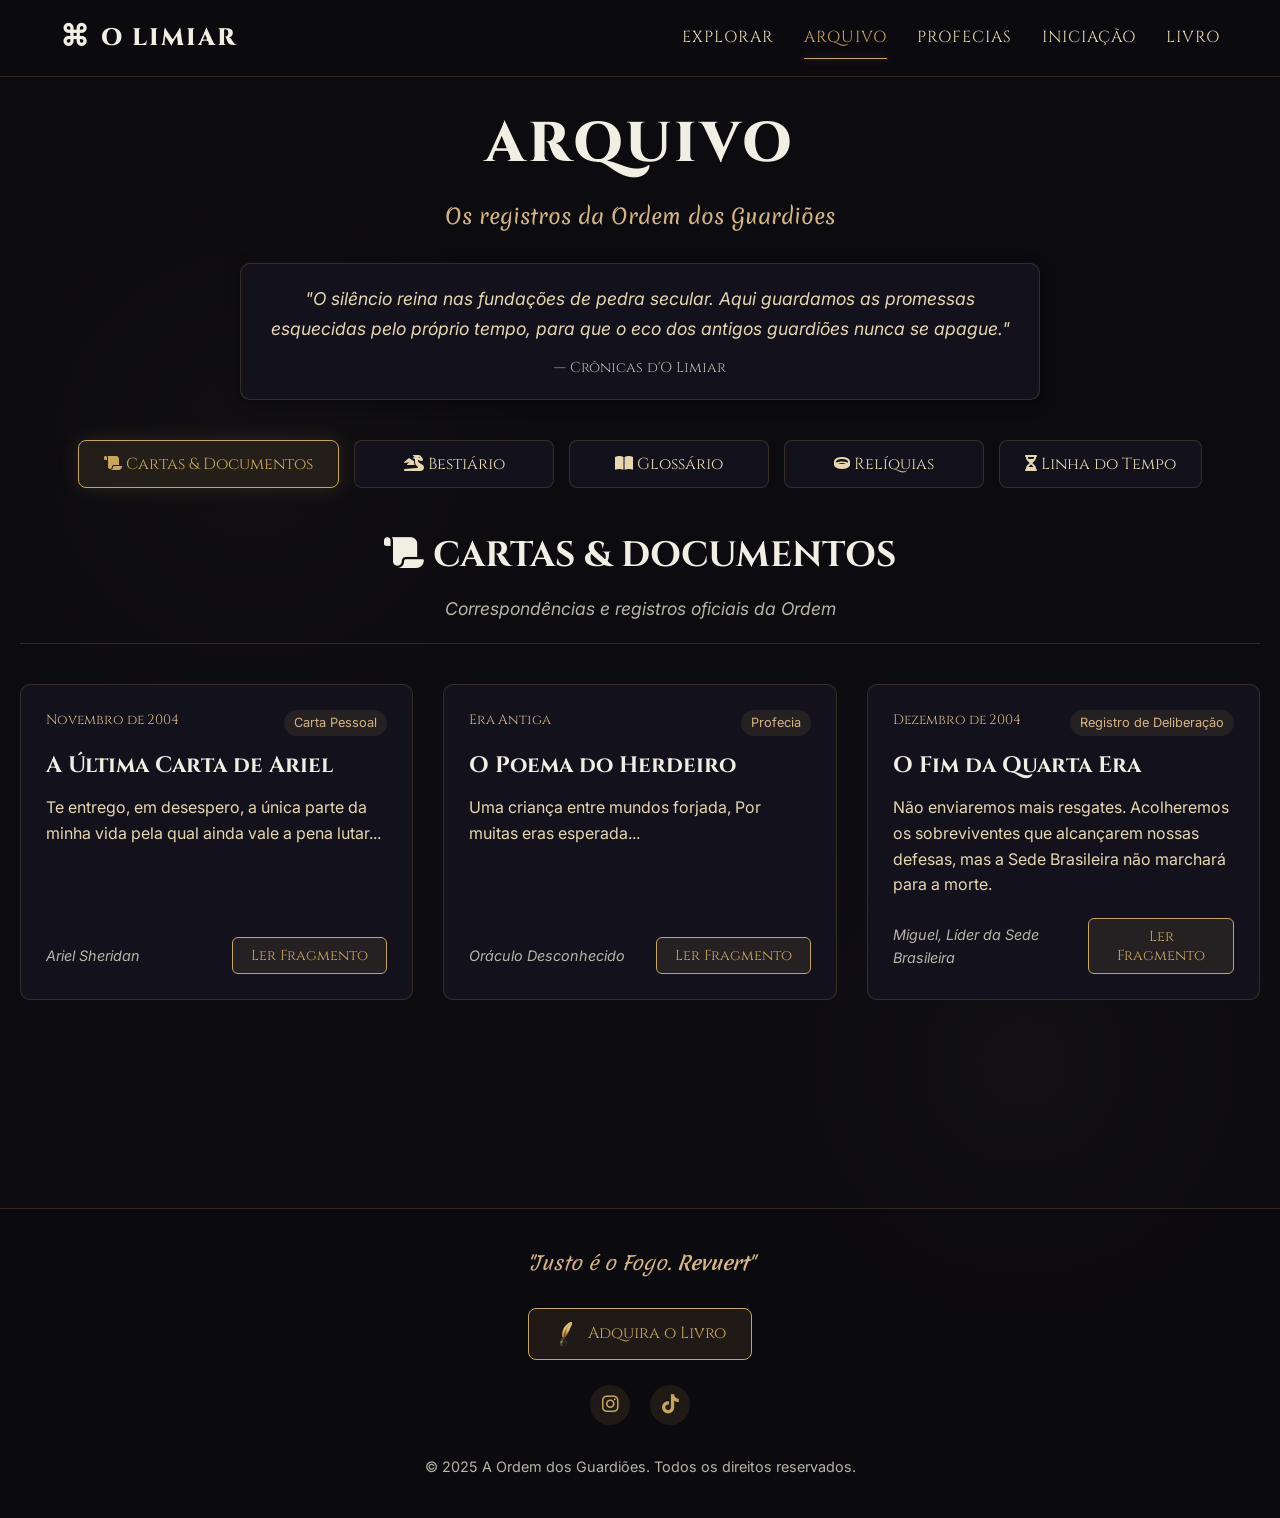
==== commit 0414b55b: "fix: pequenois ajustes de conteúdo e responsividade" ====
--- a/pages/arquivo/archive.html
+++ b/pages/arquivo/archive.html
@@ -46,13 +46,14 @@
       <header class="archive-header">
         <div class="header-content">
           <h1 class="page-title">ARQUIVO</h1>
-          <p class="page-subtitle">O coração do conhecimento proibido</p>
+          <p class="page-subtitle">Os registros da Ordem dos Guardiões</p>
           <div class="header-quote">
             <p>
-              "Aqui repousam segredos que desfiam a realidade. Cada documento,
-              cada criatura, cada relíquia é um fragmento da verdade maior."
+              "O silêncio reina nas fundações de pedra secular. Aqui guardamos
+              as promessas esquecidas pelo próprio tempo, para que o eco dos
+              antigos guardiões nunca se apague."
             </p>
-            <span class="quote-author">— Arquivo-Mor Alistair Finch</span>
+            <span class="quote-author">— Crônicas d'O Limiar</span>
           </div>
         </div>
 
